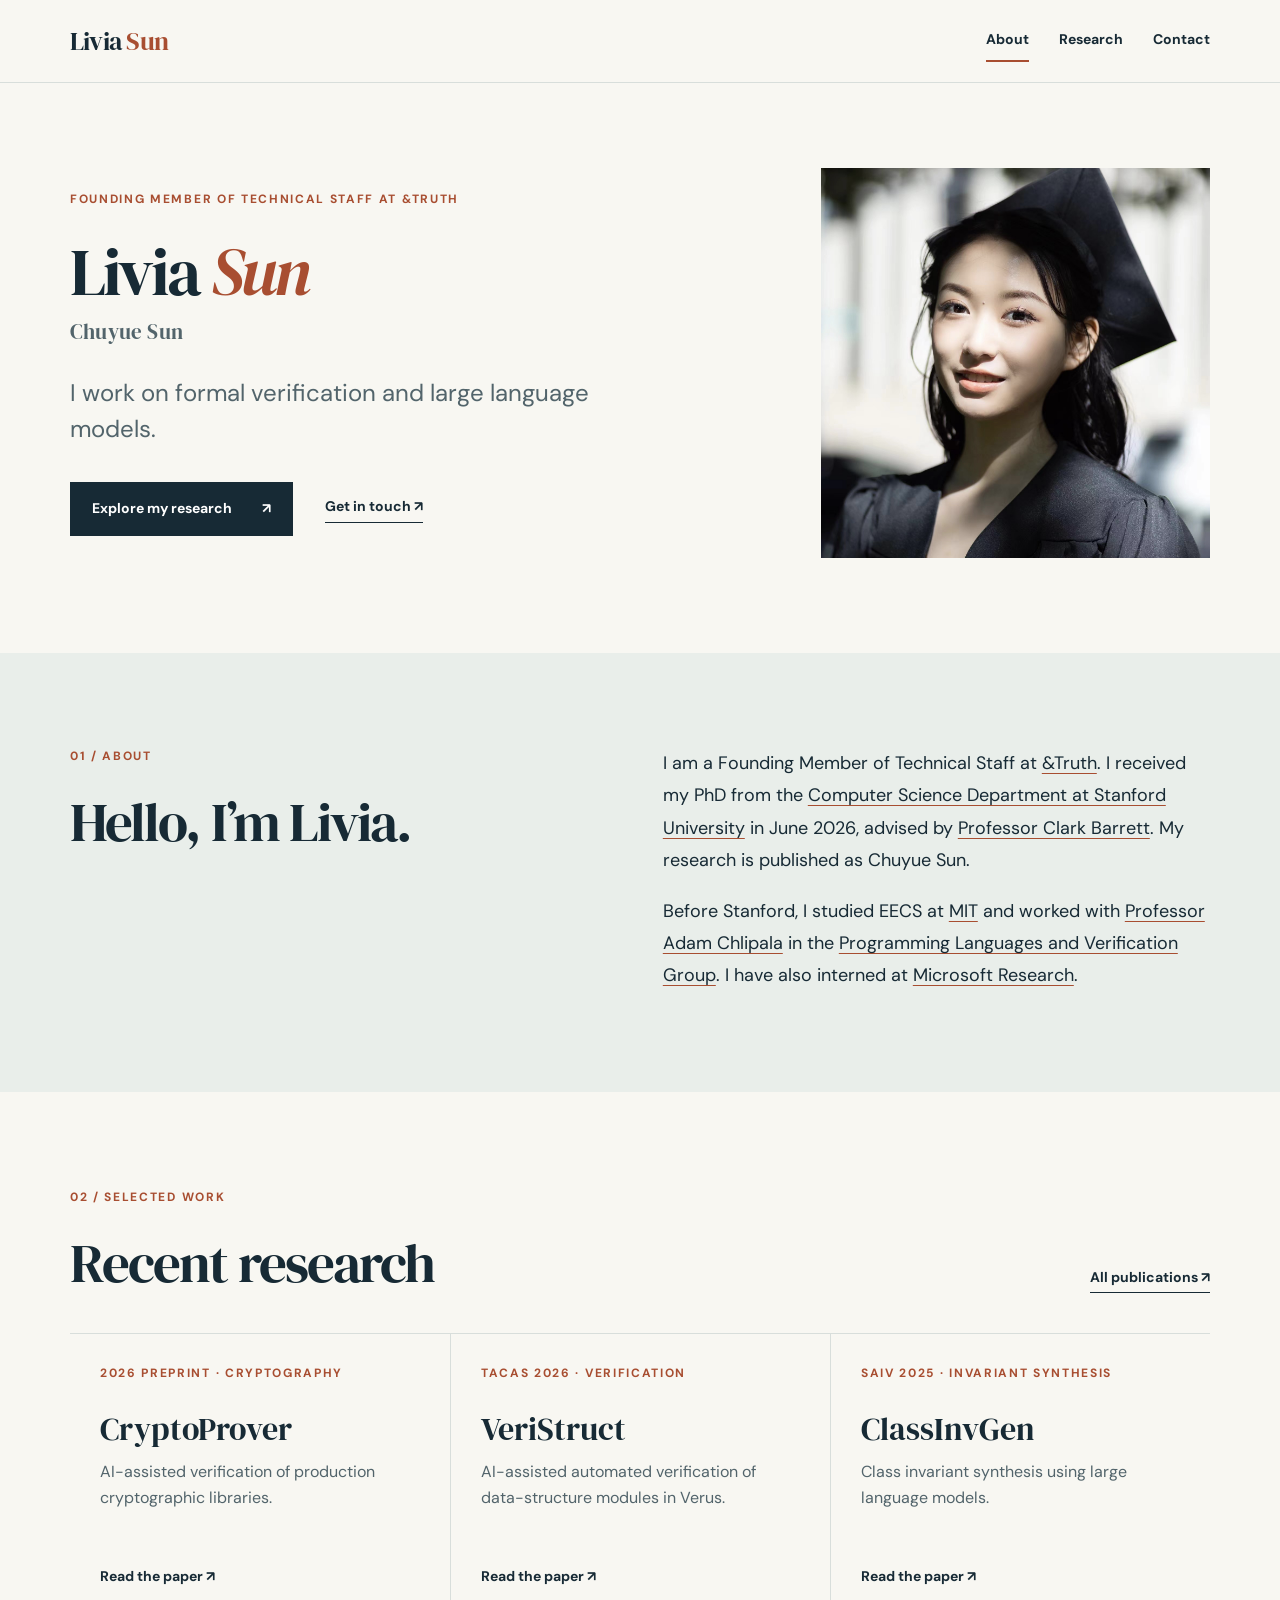
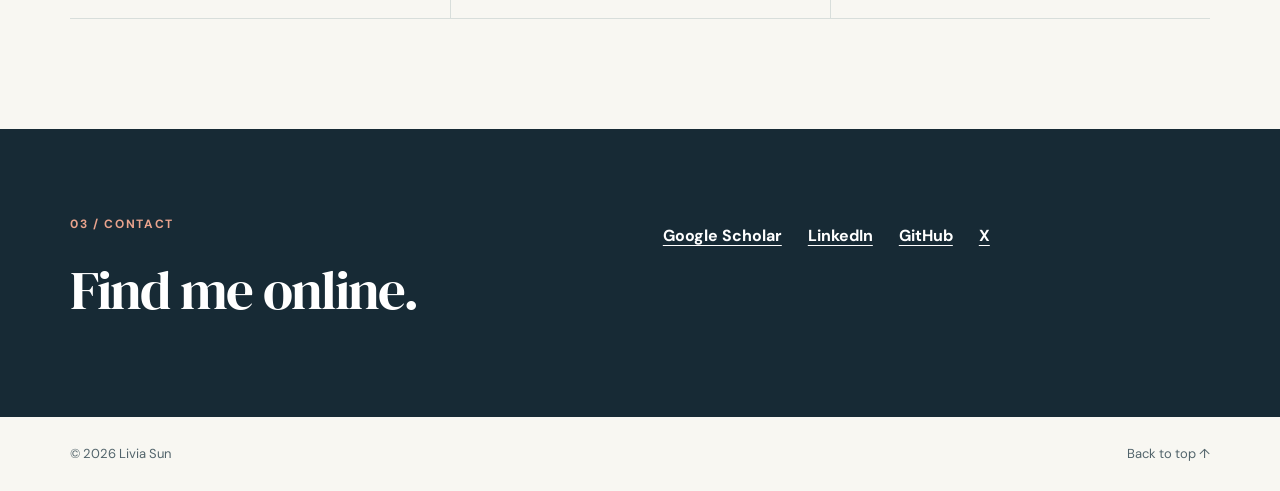
==== index.html @ 2c83cb85 "Refine homepage name and visual hierarchy" ====
<!doctype html>
<html lang="en">
<head>
  <meta charset="utf-8">
  <meta name="viewport" content="width=device-width, initial-scale=1">
  <meta name="description" content="Livia Sun is a Founding Member of Technical Staff at &amp;Truth working on formal verification and large language models. Her research is published as Chuyue Sun.">
  <title>Livia Sun</title>
  <link rel="stylesheet" href="styles.css">
</head>
<body>
  <a class="skip-link" href="#main">Skip to content</a>
  <header class="site-header">
    <div class="container header-inner">
      <a class="wordmark" href="./">Livia <span>Sun</span></a>
      <nav aria-label="Main navigation">
        <a aria-current="page" href="./">About</a>
        <a href="research.html">Research</a>
        <a href="#contact">Contact</a>
      </nav>
    </div>
  </header>

  <main id="main">
    <section class="hero container" aria-labelledby="intro-title">
      <div class="hero-copy">
        <p class="eyebrow">Founding Member of Technical Staff at &amp;Truth</p>
        <h1 id="intro-title">Livia <em>Sun</em></h1>
        <p class="alternate-name">Chuyue Sun</p>
        <p class="lead">I work on formal verification and large language models.</p>
        <div class="hero-actions">
          <a class="button" href="research.html">Explore my research <span aria-hidden="true">↗</span></a>
          <a class="text-link" href="#contact">Get in touch <span aria-hidden="true">↗</span></a>
        </div>
      </div>
      <div class="portrait-wrap">
        <img class="portrait" src="assets/profile.jpg" width="1440" height="1440" alt="Portrait of Livia Sun">
      </div>
    </section>

    <section class="section-band" aria-labelledby="about-title">
      <div class="container about-grid">
        <div><p class="section-kicker">01 / About</p><h2 id="about-title">Hello, I’m Livia.</h2></div>
        <div class="prose">
          <p>I am a Founding Member of Technical Staff at <a href="https://andtruth.com/">&amp;Truth</a>. I received my PhD from the <a href="https://cs.stanford.edu/">Computer Science Department at Stanford University</a> in June 2026, advised by <a href="https://theory.stanford.edu/~barrett/">Professor Clark Barrett</a>. My research is published as Chuyue Sun.</p>
          <p>Before Stanford, I studied EECS at <a href="https://www.eecs.mit.edu/">MIT</a> and worked with <a href="https://adam.chlipala.net/">Professor Adam Chlipala</a> in the <a href="https://plv.csail.mit.edu/">Programming Languages and Verification Group</a>. I have also interned at <a href="https://www.microsoft.com/en-us/research/">Microsoft Research</a>.</p>
        </div>
      </div>
    </section>

    <section class="container featured" aria-labelledby="featured-title">
      <div class="section-heading">
        <div><p class="section-kicker">02 / Selected work</p><h2 id="featured-title">Recent research</h2></div>
        <a class="text-link" href="research.html">All publications <span aria-hidden="true">↗</span></a>
      </div>
      <div class="featured-grid">
        <article class="work-card">
          <p class="work-meta">2026 preprint · Cryptography</p>
          <h3>CryptoProver</h3>
          <p>AI-assisted verification of production cryptographic libraries.</p>
          <a href="https://arxiv.org/pdf/2608.00965">Read the paper <span aria-hidden="true">↗</span></a>
        </article>
        <article class="work-card">
          <p class="work-meta">TACAS 2026 · Verification</p>
          <h3>VeriStruct</h3>
          <p>AI-assisted automated verification of data-structure modules in Verus.</p>
          <a href="https://arxiv.org/abs/2510.25015">Read the paper <span aria-hidden="true">↗</span></a>
        </article>
        <article class="work-card">
          <p class="work-meta">SAIV 2025 · Invariant synthesis</p>
          <h3>ClassInvGen</h3>
          <p>Class invariant synthesis using large language models.</p>
          <a href="https://link.springer.com/chapter/10.1007/978-3-031-99991-8_4">Read the paper <span aria-hidden="true">↗</span></a>
        </article>
      </div>
    </section>

    <section class="contact-band" id="contact" aria-labelledby="contact-title">
      <div class="container contact-grid">
        <div><p class="section-kicker">03 / Contact</p><h2 id="contact-title">Find me online.</h2></div>
        <div>
          <div class="social-links">
            <a href="https://scholar.google.com/citations?user=ekfD8SYAAAAJ&amp;hl=en&amp;oi=sra">Google Scholar</a>
            <a href="https://www.linkedin.com/in/chuyue-sun/">LinkedIn</a>
            <a href="https://github.com/ChuyueSun">GitHub</a>
            <a href="https://x.com/chuyue_sun">X</a>
          </div>
        </div>
      </div>
    </section>
  </main>

  <footer class="site-footer"><div class="container"><span>© 2026 Livia Sun</span><a href="#main">Back to top ↑</a></div></footer>
</body>
</html>
---- styles.css ----
@import url('https://fonts.googleapis.com/css2?family=DM+Sans:wght@400;500;600;700&family=DM+Serif+Display:ital@0;1&display=swap');

:root { color-scheme: light; --ink:#172a35; --muted:#52646b; --paper:#f8f7f2; --white:#fff; --accent:#a84e31; --line:#d8dedb; }
* { box-sizing:border-box; }
html { scroll-behavior:smooth; }
body { margin:0; background:var(--paper); color:var(--ink); font-family:'DM Sans',Arial,sans-serif; font-size:16px; line-height:1.65; }
a { color:inherit; text-underline-offset:.22em; }
a:hover { color:var(--accent); }
a:focus-visible { outline:3px solid var(--accent); outline-offset:4px; }
.container { width:min(1140px, calc(100% - 48px)); margin-inline:auto; }
.skip-link { position:absolute; top:-100px; left:16px; z-index:10; padding:10px 16px; background:var(--ink); color:white; }
.skip-link:focus { top:12px; }
.site-header { border-bottom:1px solid var(--line); }
.header-inner { min-height:82px; display:flex; align-items:center; justify-content:space-between; gap:24px; }
.wordmark { font-family:'DM Serif Display',Georgia,serif; font-size:26px; text-decoration:none; letter-spacing:-.03em; white-space:nowrap; }
.wordmark span { color:var(--accent); }
nav { display:flex; gap:30px; align-items:center; font-size:14px; font-weight:700; }
nav a { text-decoration:none; padding:8px 0; border-bottom:2px solid transparent; }
nav a[aria-current] { border-color:var(--accent); }
.hero { min-height:570px; padding-block:76px 86px; display:grid; grid-template-columns:1.25fr .75fr; align-items:center; gap:9%; }
.eyebrow,.section-kicker,.work-meta { color:var(--accent); text-transform:uppercase; letter-spacing:.14em; font-size:12px; font-weight:700; }
h1,h2,h3,p { margin-top:0; }
h1,h2,h3 { font-family:'DM Serif Display',Georgia,serif; font-weight:400; line-height:1.12; }
h1 { font-size:clamp(56px,6.4vw,94px); letter-spacing:-.045em; margin:25px 0 24px; }
h1 em { color:var(--accent); font-weight:400; white-space:nowrap; }
.hero h1 { font-size:clamp(48px,5.2vw,72px); margin-bottom:5px; }
.alternate-name { color:var(--muted); font-family:'DM Serif Display',Georgia,serif; font-size:21px; letter-spacing:.01em; margin-bottom:26px; }
.lead { color:var(--muted); font-size:clamp(19px,2vw,24px); line-height:1.48; max-width:560px; }
.hero-actions { display:flex; align-items:center; gap:32px; flex-wrap:wrap; margin-top:36px; }
.button { display:inline-flex; align-items:center; gap:30px; background:var(--ink); color:white; padding:15px 22px; text-decoration:none; font-weight:700; font-size:14px; }
.button:hover { background:var(--accent); color:white; }
.text-link { font-weight:700; font-size:14px; text-decoration:none; border-bottom:1px solid currentColor; padding-bottom:3px; }
.portrait-wrap { position:relative; max-width:420px; margin-left:auto; }
.portrait { width:100%; height:auto; aspect-ratio:1; object-fit:cover; display:block; filter:saturate(.85); }
.section-band { background:#e9eeea; padding:94px 0 100px; }
.about-grid,.contact-grid { display:grid; grid-template-columns:1fr 1.2fr; gap:12%; }
.section-kicker { margin-bottom:24px; }
h2 { font-size:clamp(38px,4.3vw,60px); letter-spacing:-.035em; margin-bottom:0; }
.prose { font-size:18px; line-height:1.8; }
.prose p:last-child { margin-bottom:0; }
.prose a { text-decoration-color:var(--accent); }
.featured { padding-block:96px 110px; }
.section-heading { display:flex; justify-content:space-between; align-items:end; gap:24px; margin-bottom:40px; }
.featured-grid { display:grid; grid-template-columns:repeat(3,1fr); border-top:1px solid var(--line); }
.work-card { min-height:285px; padding:30px; border-bottom:1px solid var(--line); display:flex; flex-direction:column; }
.work-card + .work-card { border-left:1px solid var(--line); }
.work-card h3 { font-size:32px; margin:16px 0 11px; }
.work-card p:not(.work-meta) { color:var(--muted); }
.work-card a { margin-top:auto; font-size:14px; font-weight:700; text-decoration:none; }
.contact-band { background:var(--ink); color:white; padding:86px 0 96px; }
.contact-band .section-kicker { color:#e9a38d; }
.contact-band a:hover { color:#e9a38d; }
.social-links { display:flex; gap:26px; flex-wrap:wrap; margin-top:8px; font-size:16px; font-weight:700; }
.site-footer { font-size:13px; color:var(--muted); }
.site-footer .container { min-height:74px; display:flex; align-items:center; justify-content:space-between; gap:20px; }
.site-footer a { text-decoration:none; }

.page-intro { padding:78px 0 54px; max-width:850px; }
.page-intro h1 { margin:16px 0 18px; }
.page-intro .lead { max-width:740px; }
.research-layout { padding-bottom:100px; }
.research-section { border-top:1px solid var(--line); padding-top:40px; margin-top:28px; }
.research-section h2 { font-size:clamp(34px,3.5vw,48px); margin-bottom:30px; }
.publication { display:grid; grid-template-columns:85px 1fr; gap:22px; padding:26px 0; border-top:1px solid var(--line); }
.publication:first-of-type { border-top:0; }
.pub-year { color:var(--accent); font-size:13px; font-weight:700; padding-top:5px; }
.publication h3 { font-size:24px; line-height:1.25; margin-bottom:8px; }
.publication p { color:var(--muted); margin:0 0 8px; }
.publication .venue { color:var(--ink); font-weight:700; }
.pub-links { display:flex; flex-wrap:wrap; gap:18px; margin-top:12px; font-size:13px; font-weight:700; }
.pub-links a { text-decoration:none; border-bottom:1px solid var(--accent); }
.small-list { padding-left:21px; max-width:850px; }
.small-list li { margin-bottom:19px; padding-left:6px; }
.small-list a { color:var(--accent); }
@media (max-width:800px) { .hero { min-height:0; grid-template-columns:1fr; gap:46px; padding-block:64px 78px; } .portrait-wrap { width:min(440px,90%); margin:0 auto; } .about-grid,.contact-grid { grid-template-columns:1fr; gap:28px; } .featured-grid { grid-template-columns:1fr; } .work-card { min-height:210px; } .work-card + .work-card { border-left:0; } }
@media (max-width:520px) { .container { width:min(100% - 32px,1140px); } .header-inner { min-height:70px; } .wordmark { font-size:22px; } nav { gap:14px; font-size:12px; } .hero { padding-top:48px; } h1 { font-size:52px; } .hero h1 { font-size:42px; } .alternate-name { font-size:18px; margin-bottom:20px; } .hero-actions { gap:22px; } .section-band,.featured,.contact-band { padding-block:64px; } .section-heading { align-items:start; flex-direction:column; } .publication { grid-template-columns:1fr; gap:4px; } .page-intro { padding-block:56px 34px; } .site-footer .container { flex-wrap:wrap; padding-block:20px; } }
@media (prefers-reduced-motion:reduce) { html { scroll-behavior:auto; } }
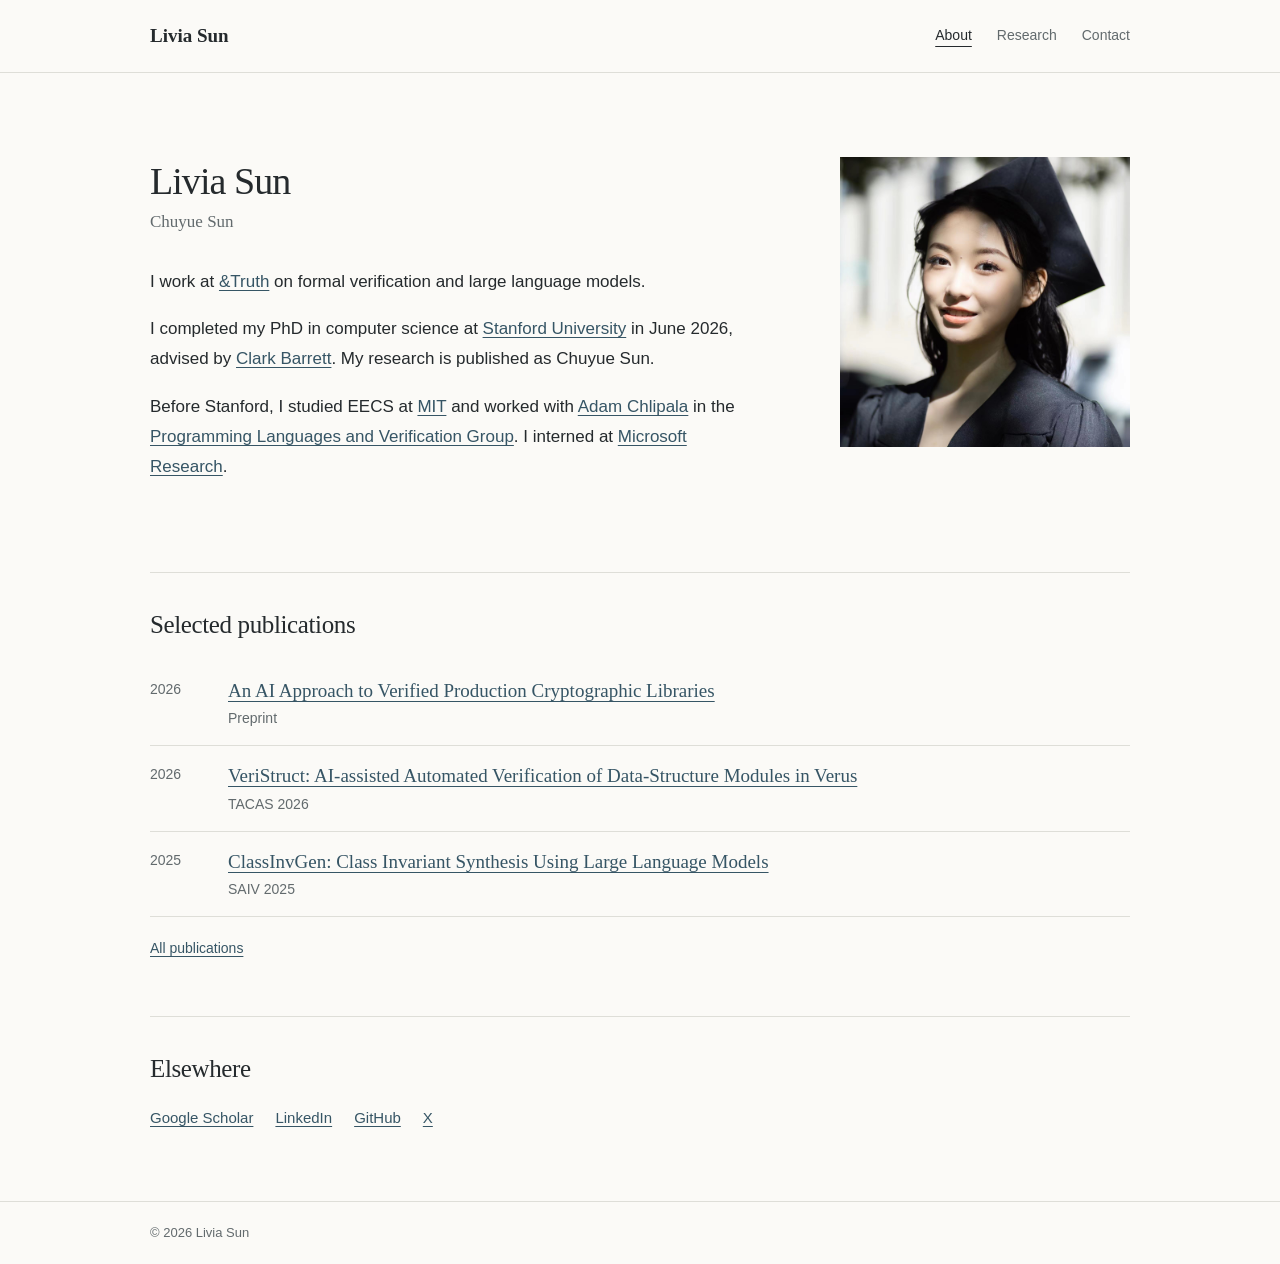
==== commit cc01826d: "Simplify personal website presentation" ====
--- a/index.html
+++ b/index.html
@@ -3,7 +3,7 @@
 <head>
   <meta charset="utf-8">
   <meta name="viewport" content="width=device-width, initial-scale=1">
-  <meta name="description" content="Livia Sun is a Founding Member of Technical Staff at &amp;Truth working on formal verification and large language models. Her research is published as Chuyue Sun.">
+  <meta name="description" content="Livia Sun (Chuyue Sun) works on formal verification and large language models at &amp;Truth.">
   <title>Livia Sun</title>
   <link rel="stylesheet" href="styles.css">
 </head>
@@ -11,7 +11,7 @@
   <a class="skip-link" href="#main">Skip to content</a>
   <header class="site-header">
     <div class="container header-inner">
-      <a class="wordmark" href="./">Livia <span>Sun</span></a>
+      <a class="wordmark" href="./">Livia Sun</a>
       <nav aria-label="Main navigation">
         <a aria-current="page" href="./">About</a>
         <a href="research.html">Research</a>
@@ -20,75 +20,39 @@
     </div>
   </header>
 
-  <main id="main">
-    <section class="hero container" aria-labelledby="intro-title">
-      <div class="hero-copy">
-        <p class="eyebrow">Founding Member of Technical Staff at &amp;Truth</p>
-        <h1 id="intro-title">Livia <em>Sun</em></h1>
+  <main id="main" class="container">
+    <section class="intro" aria-labelledby="intro-title">
+      <div class="intro-copy">
+        <h1 id="intro-title">Livia Sun</h1>
         <p class="alternate-name">Chuyue Sun</p>
-        <p class="lead">I work on formal verification and large language models.</p>
-        <div class="hero-actions">
-          <a class="button" href="research.html">Explore my research <span aria-hidden="true">↗</span></a>
-          <a class="text-link" href="#contact">Get in touch <span aria-hidden="true">↗</span></a>
-        </div>
+        <p>I work at <a href="https://andtruth.com/">&amp;Truth</a> on formal verification and large language models.</p>
+        <p>I completed my PhD in computer science at <a href="https://cs.stanford.edu/">Stanford University</a> in June 2026, advised by <a href="https://theory.stanford.edu/~barrett/">Clark Barrett</a>. My research is published as Chuyue Sun.</p>
+        <p>Before Stanford, I studied EECS at <a href="https://www.eecs.mit.edu/">MIT</a> and worked with <a href="https://adam.chlipala.net/">Adam Chlipala</a> in the <a href="https://plv.csail.mit.edu/">Programming Languages and Verification Group</a>. I interned at <a href="https://www.microsoft.com/en-us/research/">Microsoft Research</a>.</p>
       </div>
-      <div class="portrait-wrap">
-        <img class="portrait" src="assets/profile.jpg" width="1440" height="1440" alt="Portrait of Livia Sun">
-      </div>
+      <img class="portrait" src="assets/profile.jpg" width="1440" height="1440" alt="Portrait of Livia Sun">
     </section>
 
-    <section class="section-band" aria-labelledby="about-title">
-      <div class="container about-grid">
-        <div><p class="section-kicker">01 / About</p><h2 id="about-title">Hello, I’m Livia.</h2></div>
-        <div class="prose">
-          <p>I am a Founding Member of Technical Staff at <a href="https://andtruth.com/">&amp;Truth</a>. I received my PhD from the <a href="https://cs.stanford.edu/">Computer Science Department at Stanford University</a> in June 2026, advised by <a href="https://theory.stanford.edu/~barrett/">Professor Clark Barrett</a>. My research is published as Chuyue Sun.</p>
-          <p>Before Stanford, I studied EECS at <a href="https://www.eecs.mit.edu/">MIT</a> and worked with <a href="https://adam.chlipala.net/">Professor Adam Chlipala</a> in the <a href="https://plv.csail.mit.edu/">Programming Languages and Verification Group</a>. I have also interned at <a href="https://www.microsoft.com/en-us/research/">Microsoft Research</a>.</p>
-        </div>
-      </div>
+    <section class="selected" aria-labelledby="selected-title">
+      <h2 id="selected-title">Selected publications</h2>
+      <ol class="selected-list">
+        <li><span class="year">2026</span><div><a href="https://arxiv.org/pdf/2608.00965">An AI Approach to Verified Production Cryptographic Libraries</a><span class="publication-note">Preprint</span></div></li>
+        <li><span class="year">2026</span><div><a href="https://arxiv.org/abs/2510.25015">VeriStruct: AI-assisted Automated Verification of Data-Structure Modules in Verus</a><span class="publication-note">TACAS 2026</span></div></li>
+        <li><span class="year">2025</span><div><a href="https://link.springer.com/chapter/10.1007/978-3-031-99991-8_4">ClassInvGen: Class Invariant Synthesis Using Large Language Models</a><span class="publication-note">SAIV 2025</span></div></li>
+      </ol>
+      <p class="more-link"><a href="research.html">All publications</a></p>
     </section>
 
-    <section class="container featured" aria-labelledby="featured-title">
-      <div class="section-heading">
-        <div><p class="section-kicker">02 / Selected work</p><h2 id="featured-title">Recent research</h2></div>
-        <a class="text-link" href="research.html">All publications <span aria-hidden="true">↗</span></a>
-      </div>
-      <div class="featured-grid">
-        <article class="work-card">
-          <p class="work-meta">2026 preprint · Cryptography</p>
-          <h3>CryptoProver</h3>
-          <p>AI-assisted verification of production cryptographic libraries.</p>
-          <a href="https://arxiv.org/pdf/2608.00965">Read the paper <span aria-hidden="true">↗</span></a>
-        </article>
-        <article class="work-card">
-          <p class="work-meta">TACAS 2026 · Verification</p>
-          <h3>VeriStruct</h3>
-          <p>AI-assisted automated verification of data-structure modules in Verus.</p>
-          <a href="https://arxiv.org/abs/2510.25015">Read the paper <span aria-hidden="true">↗</span></a>
-        </article>
-        <article class="work-card">
-          <p class="work-meta">SAIV 2025 · Invariant synthesis</p>
-          <h3>ClassInvGen</h3>
-          <p>Class invariant synthesis using large language models.</p>
-          <a href="https://link.springer.com/chapter/10.1007/978-3-031-99991-8_4">Read the paper <span aria-hidden="true">↗</span></a>
-        </article>
-      </div>
-    </section>
-
-    <section class="contact-band" id="contact" aria-labelledby="contact-title">
-      <div class="container contact-grid">
-        <div><p class="section-kicker">03 / Contact</p><h2 id="contact-title">Find me online.</h2></div>
-        <div>
-          <div class="social-links">
-            <a href="https://scholar.google.com/citations?user=ekfD8SYAAAAJ&amp;hl=en&amp;oi=sra">Google Scholar</a>
-            <a href="https://www.linkedin.com/in/chuyue-sun/">LinkedIn</a>
-            <a href="https://github.com/ChuyueSun">GitHub</a>
-            <a href="https://x.com/chuyue_sun">X</a>
-          </div>
-        </div>
+    <section class="contact" id="contact" aria-labelledby="contact-title">
+      <h2 id="contact-title">Elsewhere</h2>
+      <div class="social-links">
+        <a href="https://scholar.google.com/citations?user=ekfD8SYAAAAJ&amp;hl=en&amp;oi=sra">Google Scholar</a>
+        <a href="https://www.linkedin.com/in/chuyue-sun/">LinkedIn</a>
+        <a href="https://github.com/ChuyueSun">GitHub</a>
+        <a href="https://x.com/chuyue_sun">X</a>
       </div>
     </section>
   </main>
 
-  <footer class="site-footer"><div class="container"><span>© 2026 Livia Sun</span><a href="#main">Back to top ↑</a></div></footer>
+  <footer class="site-footer"><div class="container">© 2026 Livia Sun</div></footer>
 </body>
 </html>
--- a/styles.css
+++ b/styles.css
@@ -1,77 +1,89 @@
-@import url('https://fonts.googleapis.com/css2?family=DM+Sans:wght@400;500;600;700&family=DM+Serif+Display:ital@0;1&display=swap');
+:root {
+  color-scheme: light;
+  --ink: #252a2d;
+  --muted: #626a6d;
+  --paper: #fbfaf7;
+  --line: #deded8;
+  --link: #365565;
+}
 
-:root { color-scheme: light; --ink:#172a35; --muted:#52646b; --paper:#f8f7f2; --white:#fff; --accent:#a84e31; --line:#d8dedb; }
-* { box-sizing:border-box; }
-html { scroll-behavior:smooth; }
-body { margin:0; background:var(--paper); color:var(--ink); font-family:'DM Sans',Arial,sans-serif; font-size:16px; line-height:1.65; }
-a { color:inherit; text-underline-offset:.22em; }
-a:hover { color:var(--accent); }
-a:focus-visible { outline:3px solid var(--accent); outline-offset:4px; }
-.container { width:min(1140px, calc(100% - 48px)); margin-inline:auto; }
-.skip-link { position:absolute; top:-100px; left:16px; z-index:10; padding:10px 16px; background:var(--ink); color:white; }
-.skip-link:focus { top:12px; }
-.site-header { border-bottom:1px solid var(--line); }
-.header-inner { min-height:82px; display:flex; align-items:center; justify-content:space-between; gap:24px; }
-.wordmark { font-family:'DM Serif Display',Georgia,serif; font-size:26px; text-decoration:none; letter-spacing:-.03em; white-space:nowrap; }
-.wordmark span { color:var(--accent); }
-nav { display:flex; gap:30px; align-items:center; font-size:14px; font-weight:700; }
-nav a { text-decoration:none; padding:8px 0; border-bottom:2px solid transparent; }
-nav a[aria-current] { border-color:var(--accent); }
-.hero { min-height:570px; padding-block:76px 86px; display:grid; grid-template-columns:1.25fr .75fr; align-items:center; gap:9%; }
-.eyebrow,.section-kicker,.work-meta { color:var(--accent); text-transform:uppercase; letter-spacing:.14em; font-size:12px; font-weight:700; }
-h1,h2,h3,p { margin-top:0; }
-h1,h2,h3 { font-family:'DM Serif Display',Georgia,serif; font-weight:400; line-height:1.12; }
-h1 { font-size:clamp(56px,6.4vw,94px); letter-spacing:-.045em; margin:25px 0 24px; }
-h1 em { color:var(--accent); font-weight:400; white-space:nowrap; }
-.hero h1 { font-size:clamp(48px,5.2vw,72px); margin-bottom:5px; }
-.alternate-name { color:var(--muted); font-family:'DM Serif Display',Georgia,serif; font-size:21px; letter-spacing:.01em; margin-bottom:26px; }
-.lead { color:var(--muted); font-size:clamp(19px,2vw,24px); line-height:1.48; max-width:560px; }
-.hero-actions { display:flex; align-items:center; gap:32px; flex-wrap:wrap; margin-top:36px; }
-.button { display:inline-flex; align-items:center; gap:30px; background:var(--ink); color:white; padding:15px 22px; text-decoration:none; font-weight:700; font-size:14px; }
-.button:hover { background:var(--accent); color:white; }
-.text-link { font-weight:700; font-size:14px; text-decoration:none; border-bottom:1px solid currentColor; padding-bottom:3px; }
-.portrait-wrap { position:relative; max-width:420px; margin-left:auto; }
-.portrait { width:100%; height:auto; aspect-ratio:1; object-fit:cover; display:block; filter:saturate(.85); }
-.section-band { background:#e9eeea; padding:94px 0 100px; }
-.about-grid,.contact-grid { display:grid; grid-template-columns:1fr 1.2fr; gap:12%; }
-.section-kicker { margin-bottom:24px; }
-h2 { font-size:clamp(38px,4.3vw,60px); letter-spacing:-.035em; margin-bottom:0; }
-.prose { font-size:18px; line-height:1.8; }
-.prose p:last-child { margin-bottom:0; }
-.prose a { text-decoration-color:var(--accent); }
-.featured { padding-block:96px 110px; }
-.section-heading { display:flex; justify-content:space-between; align-items:end; gap:24px; margin-bottom:40px; }
-.featured-grid { display:grid; grid-template-columns:repeat(3,1fr); border-top:1px solid var(--line); }
-.work-card { min-height:285px; padding:30px; border-bottom:1px solid var(--line); display:flex; flex-direction:column; }
-.work-card + .work-card { border-left:1px solid var(--line); }
-.work-card h3 { font-size:32px; margin:16px 0 11px; }
-.work-card p:not(.work-meta) { color:var(--muted); }
-.work-card a { margin-top:auto; font-size:14px; font-weight:700; text-decoration:none; }
-.contact-band { background:var(--ink); color:white; padding:86px 0 96px; }
-.contact-band .section-kicker { color:#e9a38d; }
-.contact-band a:hover { color:#e9a38d; }
-.social-links { display:flex; gap:26px; flex-wrap:wrap; margin-top:8px; font-size:16px; font-weight:700; }
-.site-footer { font-size:13px; color:var(--muted); }
-.site-footer .container { min-height:74px; display:flex; align-items:center; justify-content:space-between; gap:20px; }
-.site-footer a { text-decoration:none; }
+* { box-sizing: border-box; }
+html { scroll-behavior: smooth; }
+body {
+  margin: 0;
+  background: var(--paper);
+  color: var(--ink);
+  font: 16px/1.7 -apple-system, BlinkMacSystemFont, "Segoe UI", Arial, sans-serif;
+}
+a { color: var(--link); text-underline-offset: .2em; text-decoration-thickness: 1px; }
+a:hover { color: #8a4d3a; }
+a:focus-visible { outline: 2px solid var(--link); outline-offset: 4px; }
+.container { width: min(980px, calc(100% - 48px)); margin-inline: auto; }
+.skip-link { position: absolute; left: 16px; top: -100px; padding: 8px 12px; background: var(--ink); color: white; }
+.skip-link:focus { top: 12px; }
 
-.page-intro { padding:78px 0 54px; max-width:850px; }
-.page-intro h1 { margin:16px 0 18px; }
-.page-intro .lead { max-width:740px; }
-.research-layout { padding-bottom:100px; }
-.research-section { border-top:1px solid var(--line); padding-top:40px; margin-top:28px; }
-.research-section h2 { font-size:clamp(34px,3.5vw,48px); margin-bottom:30px; }
-.publication { display:grid; grid-template-columns:85px 1fr; gap:22px; padding:26px 0; border-top:1px solid var(--line); }
-.publication:first-of-type { border-top:0; }
-.pub-year { color:var(--accent); font-size:13px; font-weight:700; padding-top:5px; }
-.publication h3 { font-size:24px; line-height:1.25; margin-bottom:8px; }
-.publication p { color:var(--muted); margin:0 0 8px; }
-.publication .venue { color:var(--ink); font-weight:700; }
-.pub-links { display:flex; flex-wrap:wrap; gap:18px; margin-top:12px; font-size:13px; font-weight:700; }
-.pub-links a { text-decoration:none; border-bottom:1px solid var(--accent); }
-.small-list { padding-left:21px; max-width:850px; }
-.small-list li { margin-bottom:19px; padding-left:6px; }
-.small-list a { color:var(--accent); }
-@media (max-width:800px) { .hero { min-height:0; grid-template-columns:1fr; gap:46px; padding-block:64px 78px; } .portrait-wrap { width:min(440px,90%); margin:0 auto; } .about-grid,.contact-grid { grid-template-columns:1fr; gap:28px; } .featured-grid { grid-template-columns:1fr; } .work-card { min-height:210px; } .work-card + .work-card { border-left:0; } }
-@media (max-width:520px) { .container { width:min(100% - 32px,1140px); } .header-inner { min-height:70px; } .wordmark { font-size:22px; } nav { gap:14px; font-size:12px; } .hero { padding-top:48px; } h1 { font-size:52px; } .hero h1 { font-size:42px; } .alternate-name { font-size:18px; margin-bottom:20px; } .hero-actions { gap:22px; } .section-band,.featured,.contact-band { padding-block:64px; } .section-heading { align-items:start; flex-direction:column; } .publication { grid-template-columns:1fr; gap:4px; } .page-intro { padding-block:56px 34px; } .site-footer .container { flex-wrap:wrap; padding-block:20px; } }
-@media (prefers-reduced-motion:reduce) { html { scroll-behavior:auto; } }
+.site-header { border-bottom: 1px solid var(--line); }
+.header-inner { min-height: 72px; display: flex; align-items: center; justify-content: space-between; gap: 24px; }
+.wordmark { color: var(--ink); font-family: Georgia, "Times New Roman", serif; font-size: 19px; font-weight: 700; text-decoration: none; white-space: nowrap; }
+nav { display: flex; gap: 25px; align-items: center; font-size: 14px; }
+nav a { color: var(--muted); text-decoration: none; }
+nav a[aria-current], nav a:hover { color: var(--ink); }
+nav a[aria-current] { text-decoration: underline; text-underline-offset: 6px; }
+
+h1, h2, h3, p { margin-top: 0; }
+h1, h2, h3 { font-family: Georgia, "Times New Roman", serif; font-weight: 400; line-height: 1.28; }
+h1 { font-size: 38px; letter-spacing: -.025em; }
+h2 { font-size: 25px; letter-spacing: -.015em; }
+h3 { font-size: 21px; }
+
+.intro { display: grid; grid-template-columns: minmax(0, 1fr) 290px; gap: 68px; align-items: start; padding-block: 84px 72px; }
+.intro h1 { margin-bottom: 2px; }
+.alternate-name { color: var(--muted); font-family: Georgia, "Times New Roman", serif; font-size: 17px; margin-bottom: 30px; }
+.intro-copy > p:not(.alternate-name) { max-width: 590px; font-size: 17px; line-height: 1.76; margin-bottom: 18px; }
+.portrait { display: block; width: 100%; height: auto; aspect-ratio: 1; object-fit: cover; }
+
+.selected, .contact { border-top: 1px solid var(--line); padding-block: 36px 55px; }
+.selected h2, .contact h2 { margin-bottom: 20px; }
+.selected-list { list-style: none; padding: 0; margin: 0; }
+.selected-list li { display: grid; grid-template-columns: 60px 1fr; gap: 18px; padding: 16px 0; border-bottom: 1px solid var(--line); line-height: 1.5; }
+.selected-list .year { color: var(--muted); font-size: 14px; padding-top: 2px; }
+.selected-list a { font-family: Georgia, "Times New Roman", serif; font-size: 19px; }
+.publication-note { display: block; color: var(--muted); font-size: 14px; margin-top: 3px; }
+.more-link { font-size: 14px; margin: 20px 0 0; }
+.contact { padding-bottom: 70px; }
+.social-links { display: flex; gap: 22px; flex-wrap: wrap; font-size: 15px; }
+.site-footer { border-top: 1px solid var(--line); color: var(--muted); font-size: 13px; padding-block: 20px; }
+
+.page-intro { padding: 65px 0 26px; max-width: 760px; }
+.page-intro .eyebrow { display: none; }
+.page-intro h1 { margin: 0 0 14px; }
+.page-intro .lead { color: var(--muted); font-size: 17px; line-height: 1.7; }
+.research-layout { padding-bottom: 70px; }
+.research-section { border-top: 1px solid var(--line); padding-top: 30px; margin-top: 24px; }
+.research-section h2 { margin-bottom: 20px; }
+.publication { display: grid; grid-template-columns: 60px 1fr; gap: 18px; padding: 20px 0; border-bottom: 1px solid var(--line); }
+.pub-year { color: var(--muted); font-size: 14px; padding-top: 4px; }
+.publication h3 { margin: 0 0 7px; }
+.publication p { color: var(--muted); font-size: 14px; line-height: 1.6; margin: 0 0 6px; }
+.publication .venue { color: var(--ink); }
+.pub-links { display: flex; flex-wrap: wrap; gap: 16px; margin-top: 8px; font-size: 14px; }
+.small-list { padding-left: 20px; max-width: 820px; }
+.small-list li { margin-bottom: 15px; padding-left: 4px; }
+
+@media (max-width: 700px) {
+  .intro { grid-template-columns: 1fr; gap: 28px; padding-block: 46px 55px; }
+  .portrait { width: min(300px, 100%); }
+}
+@media (max-width: 480px) {
+  .container { width: calc(100% - 32px); }
+  .header-inner { min-height: 64px; gap: 12px; }
+  .wordmark { font-size: 17px; }
+  nav { gap: 15px; font-size: 13px; }
+  h1 { font-size: 32px; }
+  h2 { font-size: 23px; }
+  .intro-copy > p:not(.alternate-name) { font-size: 16px; }
+  .selected-list li, .publication { grid-template-columns: 1fr; gap: 2px; }
+  .selected-list .year, .pub-year { padding-top: 0; }
+  .page-intro { padding-top: 45px; }
+}
+@media (prefers-reduced-motion: reduce) { html { scroll-behavior: auto; } }
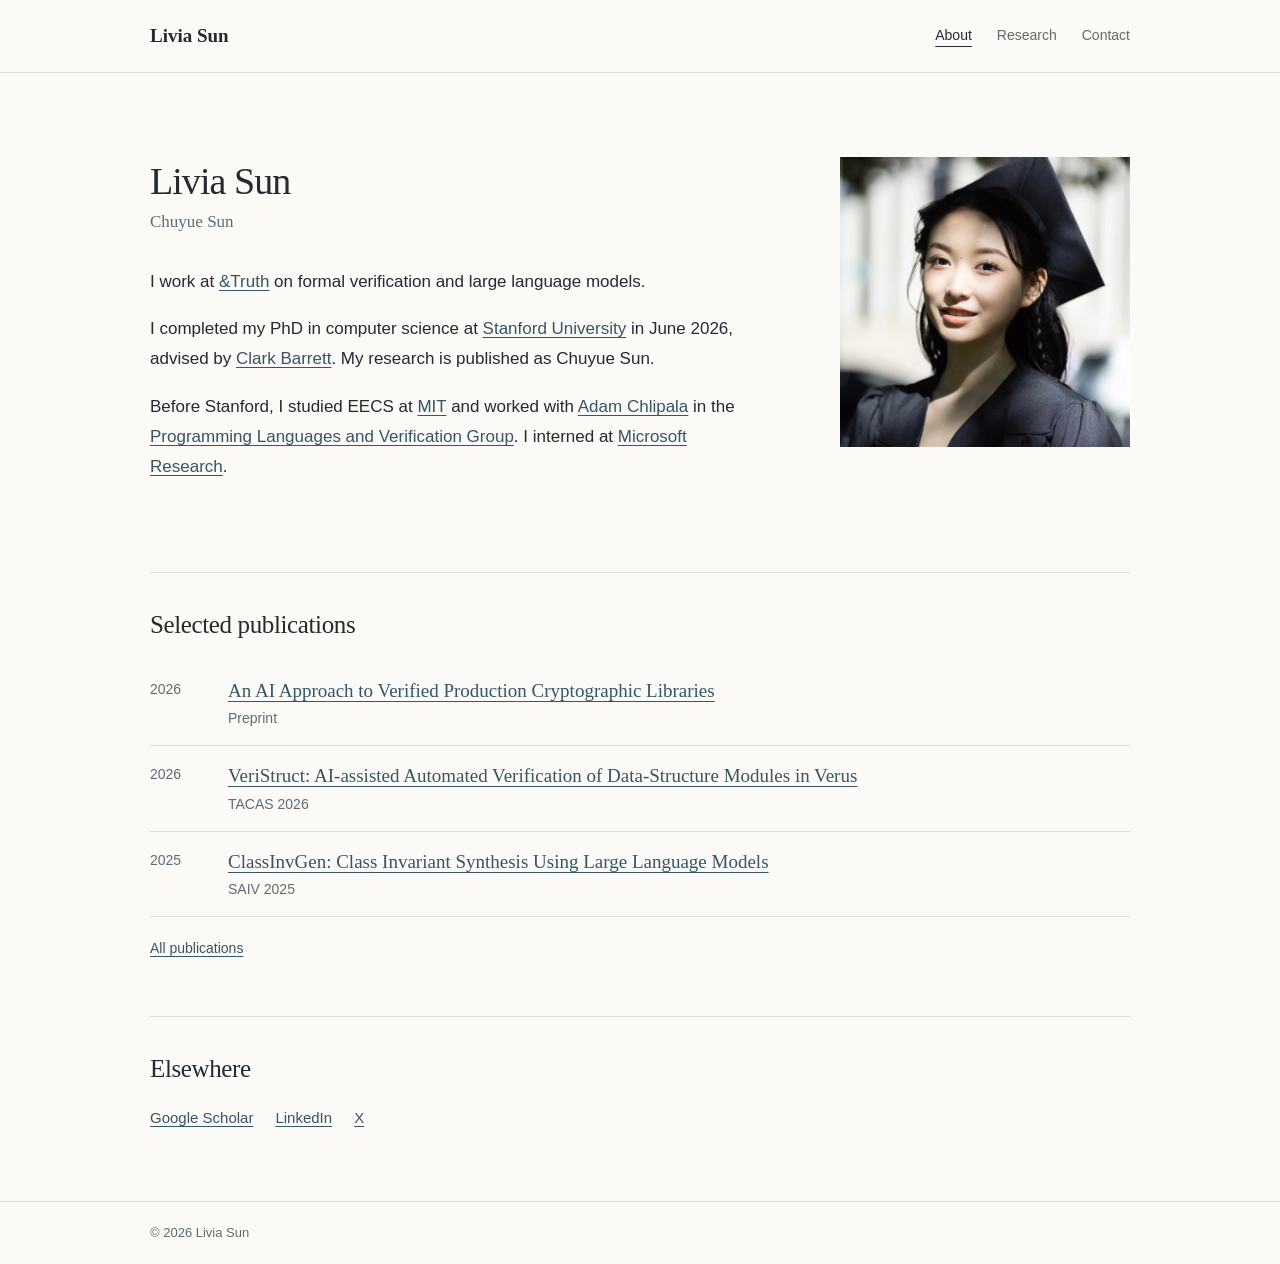
==== commit d9abaede: "Remove GitHub profile link" ====
--- a/index.html
+++ b/index.html
@@ -47,7 +47,6 @@
       <div class="social-links">
         <a href="https://scholar.google.com/citations?user=ekfD8SYAAAAJ&amp;hl=en&amp;oi=sra">Google Scholar</a>
         <a href="https://www.linkedin.com/in/chuyue-sun/">LinkedIn</a>
-        <a href="https://github.com/ChuyueSun">GitHub</a>
         <a href="https://x.com/chuyue_sun">X</a>
       </div>
     </section>
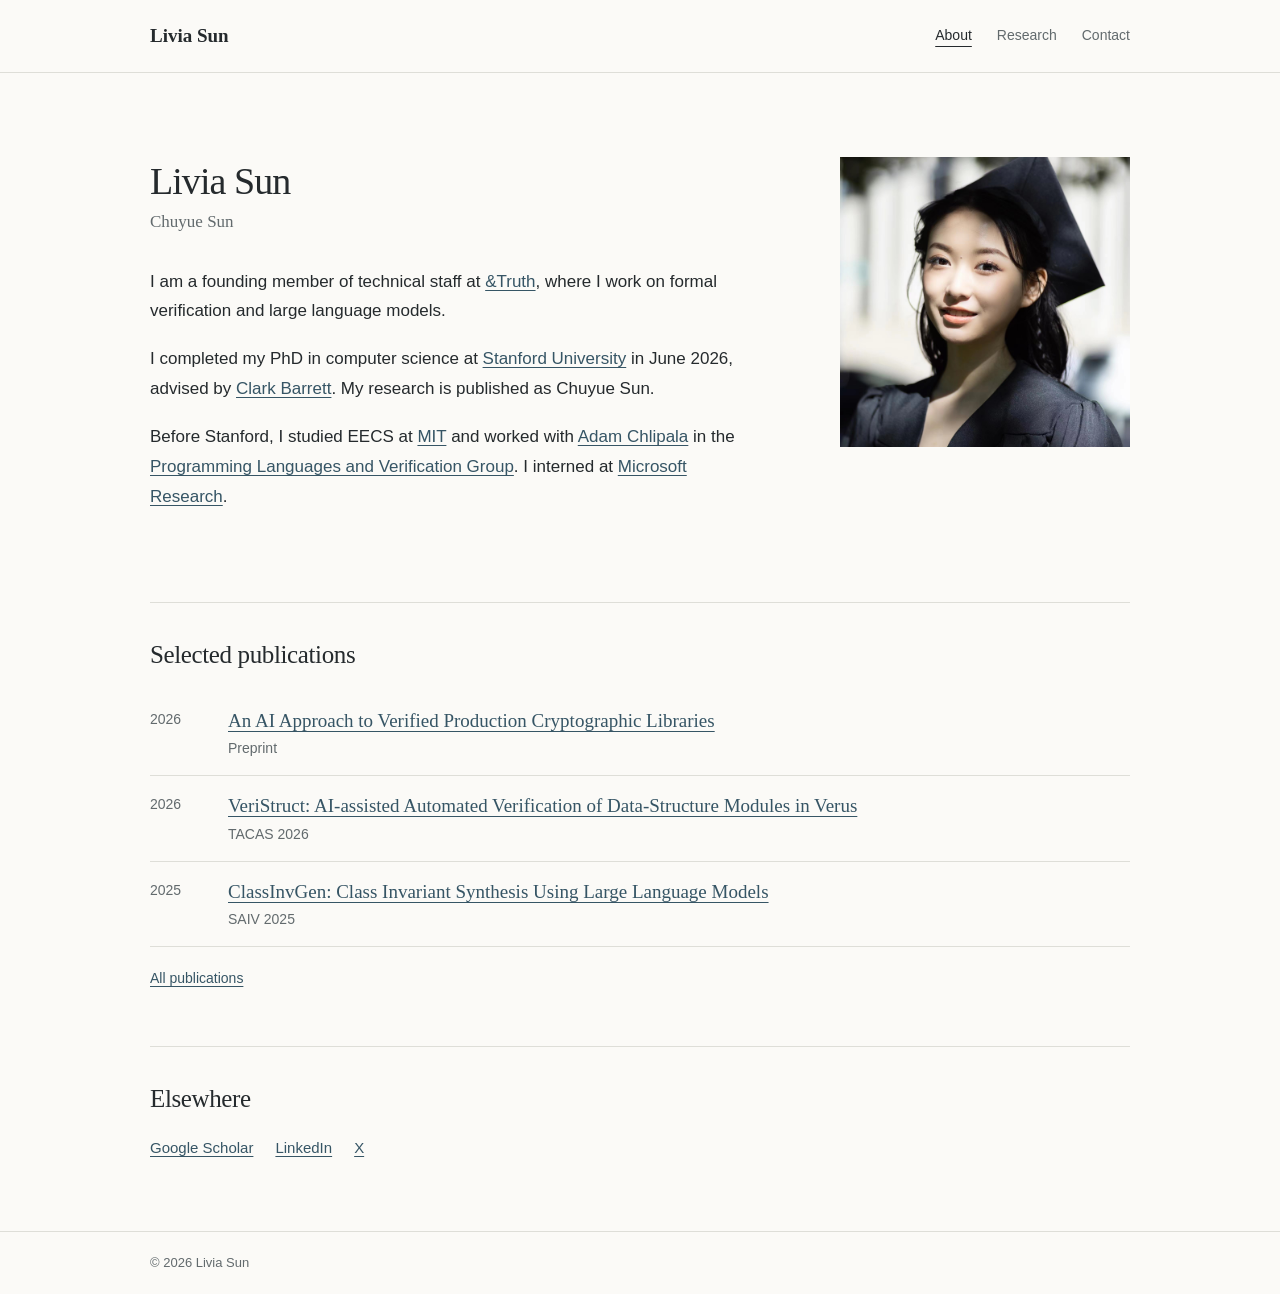
==== commit 5f6b3dda: "State founding technical staff role in bio" ====
--- a/index.html
+++ b/index.html
@@ -3,7 +3,7 @@
 <head>
   <meta charset="utf-8">
   <meta name="viewport" content="width=device-width, initial-scale=1">
-  <meta name="description" content="Livia Sun (Chuyue Sun) works on formal verification and large language models at &amp;Truth.">
+  <meta name="description" content="Livia Sun (Chuyue Sun) is a founding member of technical staff at &amp;Truth, working on formal verification and large language models.">
   <title>Livia Sun</title>
   <link rel="stylesheet" href="styles.css">
 </head>
@@ -25,7 +25,7 @@
       <div class="intro-copy">
         <h1 id="intro-title">Livia Sun</h1>
         <p class="alternate-name">Chuyue Sun</p>
-        <p>I work at <a href="https://andtruth.com/">&amp;Truth</a> on formal verification and large language models.</p>
+        <p>I am a founding member of technical staff at <a href="https://andtruth.com/">&amp;Truth</a>, where I work on formal verification and large language models.</p>
         <p>I completed my PhD in computer science at <a href="https://cs.stanford.edu/">Stanford University</a> in June 2026, advised by <a href="https://theory.stanford.edu/~barrett/">Clark Barrett</a>. My research is published as Chuyue Sun.</p>
         <p>Before Stanford, I studied EECS at <a href="https://www.eecs.mit.edu/">MIT</a> and worked with <a href="https://adam.chlipala.net/">Adam Chlipala</a> in the <a href="https://plv.csail.mit.edu/">Programming Languages and Verification Group</a>. I interned at <a href="https://www.microsoft.com/en-us/research/">Microsoft Research</a>.</p>
       </div>
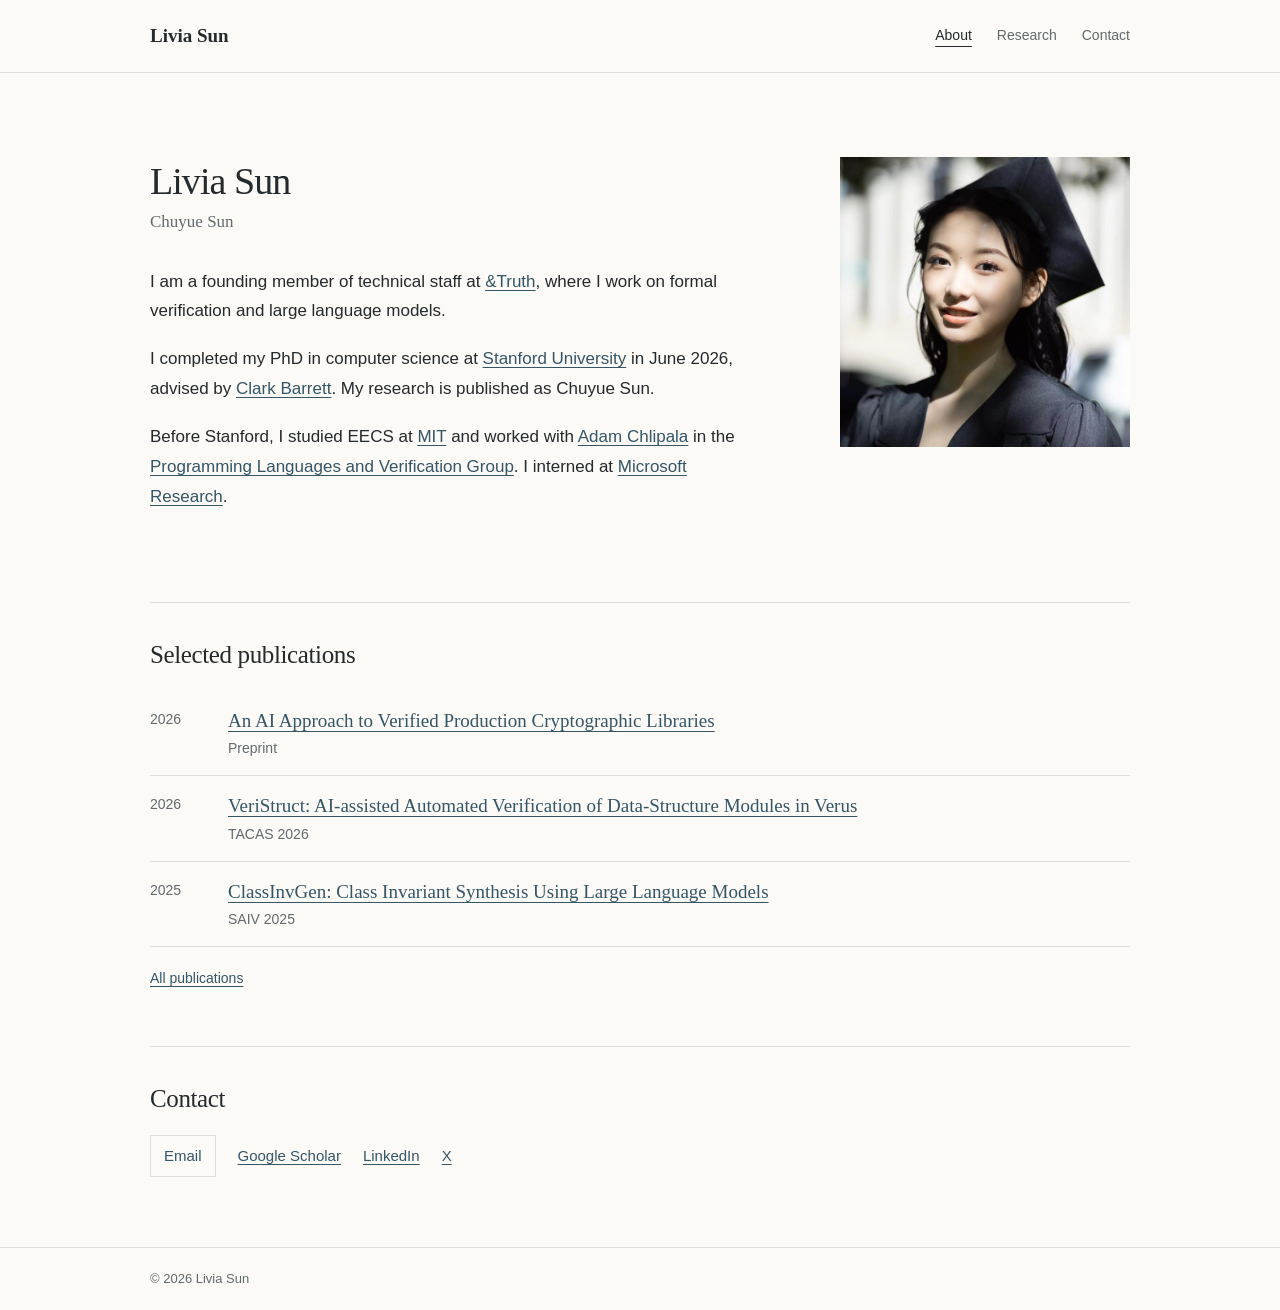
==== commit fe8d54f7: "Add contact email button" ====
--- a/index.html
+++ b/index.html
@@ -4,6 +4,8 @@
   <meta charset="utf-8">
   <meta name="viewport" content="width=device-width, initial-scale=1">
   <meta name="description" content="Livia Sun (Chuyue Sun) is a founding member of technical staff at &amp;Truth, working on formal verification and large language models.">
+  <meta name="google-site-verification" content="ytzGGrZhYwLzTqrmR_ZGoiq-aJALS6p9JFSgPpPP_lE">
+  <link rel="canonical" href="https://chuyuesun.github.io/">
   <title>Livia Sun</title>
   <link rel="stylesheet" href="styles.css">
 </head>
@@ -43,8 +45,9 @@
     </section>
 
     <section class="contact" id="contact" aria-labelledby="contact-title">
-      <h2 id="contact-title">Elsewhere</h2>
+      <h2 id="contact-title">Contact</h2>
       <div class="social-links">
+        <a class="email-button" href="mailto:livia.sun.work@gmail.com">Email</a>
         <a href="https://scholar.google.com/citations?user=ekfD8SYAAAAJ&amp;hl=en&amp;oi=sra">Google Scholar</a>
         <a href="https://www.linkedin.com/in/chuyue-sun/">LinkedIn</a>
         <a href="https://x.com/chuyue_sun">X</a>
--- a/styles.css
+++ b/styles.css
@@ -51,7 +51,8 @@
 .publication-note { display: block; color: var(--muted); font-size: 14px; margin-top: 3px; }
 .more-link { font-size: 14px; margin: 20px 0 0; }
 .contact { padding-bottom: 70px; }
-.social-links { display: flex; gap: 22px; flex-wrap: wrap; font-size: 15px; }
+.social-links { display: flex; gap: 22px; align-items: center; flex-wrap: wrap; font-size: 15px; }
+.email-button { display: inline-block; border: 1px solid var(--line); padding: 7px 13px; text-decoration: none; }
 .site-footer { border-top: 1px solid var(--line); color: var(--muted); font-size: 13px; padding-block: 20px; }
 
 .page-intro { padding: 65px 0 26px; max-width: 760px; }
